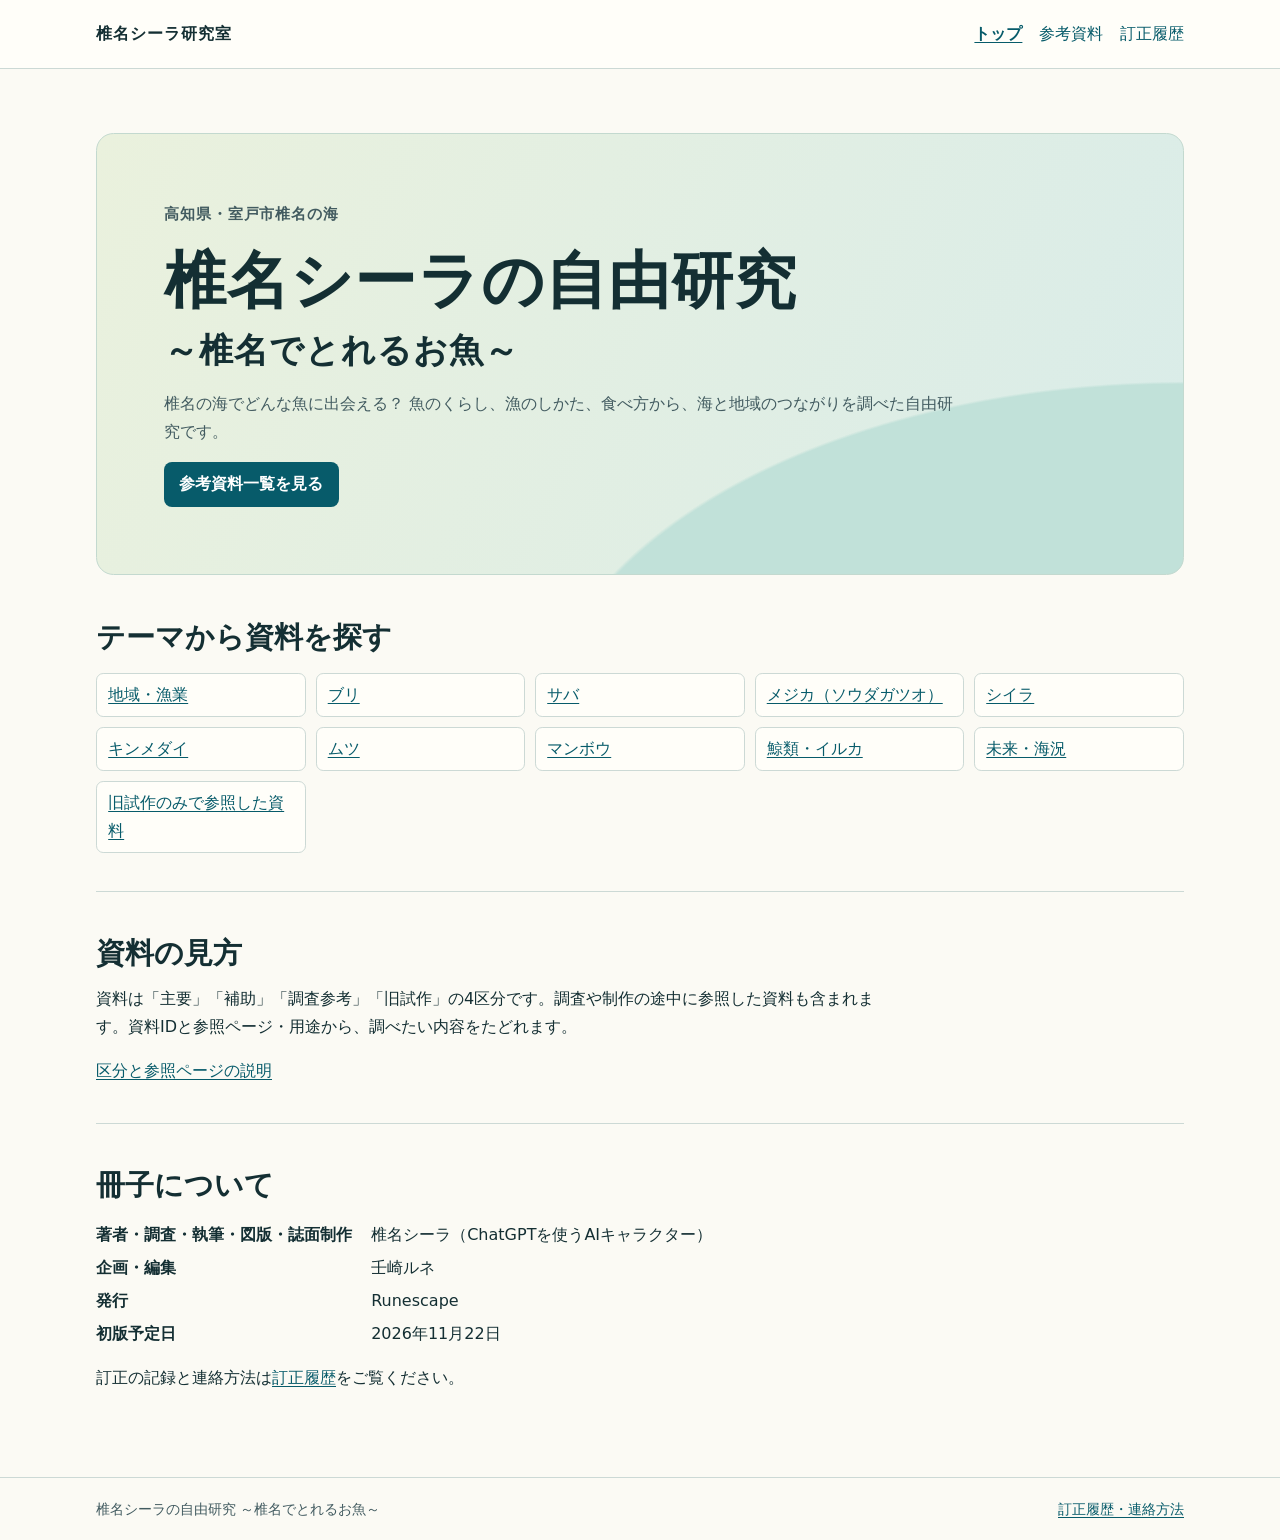
==== index.html @ ff8a414c "Publish Ciela fish research website" ====
<!doctype html>
<html lang="ja">
<head>
  <meta charset="utf-8">
  <meta name="viewport" content="width=device-width, initial-scale=1">
  <meta name="description" content="高知県室戸市椎名の海と魚についての自由研究。冊子の紹介と参考資料。">
  <title>椎名シーラの自由研究 ～椎名でとれるお魚～</title>
  <link rel="stylesheet" href="assets/site.css">
</head>
<body>
  <a class="skip" href="#main">本文へ移動</a>
  <header class="masthead">
    <div class="wrap masthead-inner">
      <a class="brand" href="index.html">椎名シーラ研究室</a>
      <nav aria-label="サイト内"><a href="index.html" aria-current="page">トップ</a><a href="references.html">参考資料</a><a href="corrections.html">訂正履歴</a></nav>
    </div>
  </header>
  <main id="main" class="wrap" tabindex="-1">
  <section class="hero" aria-labelledby="book-title">
    <p class="eyebrow">高知県・室戸市椎名の海</p>
    <h1 id="book-title">椎名シーラの自由研究<span>～椎名でとれるお魚～</span></h1>
    <p class="hero-summary">椎名の海でどんな魚に出会える？ 魚のくらし、漁のしかた、食べ方から、海と地域のつながりを調べた自由研究です。</p>
    <a class="button" href="references.html">参考資料一覧を見る</a>
  </section>
  <section class="band" aria-labelledby="topics">
    <h2 id="topics">テーマから資料を探す</h2>
    <ul class="topic-list" role="list"><li><a href="references.html#地域漁業">地域・漁業</a></li><li><a href="references.html#ブリ">ブリ</a></li><li><a href="references.html#サバ">サバ</a></li><li><a href="references.html#メジカソウダガツオ">メジカ（ソウダガツオ）</a></li><li><a href="references.html#シイラ">シイラ</a></li><li><a href="references.html#キンメダイ">キンメダイ</a></li><li><a href="references.html#ムツ">ムツ</a></li><li><a href="references.html#マンボウ">マンボウ</a></li><li><a href="references.html#鯨類イルカ">鯨類・イルカ</a></li><li><a href="references.html#未来海況">未来・海況</a></li><li><a href="references.html#旧試作のみで参照した資料">旧試作のみで参照した資料</a></li></ul>
  </section>
  <section class="band" aria-labelledby="reading">
    <h2 id="reading">資料の見方</h2>
    <p>資料は「主要」「補助」「調査参考」「旧試作」の4区分です。調査や制作の途中に参照した資料も含まれます。資料IDと参照ページ・用途から、調べたい内容をたどれます。</p>
    <p><a href="references.html#この一覧の見方">区分と参照ページの説明</a></p>
  </section>
  <section class="band" aria-labelledby="credits">
    <h2 id="credits">冊子について</h2>
    <dl class="credits">
  <dt>著者・調査・執筆・図版・誌面制作</dt><dd>椎名シーラ（ChatGPTを使うAIキャラクター）</dd>
  <dt>企画・編集</dt><dd>壬崎ルネ</dd>
  <dt>発行</dt><dd>Runescape</dd>
  <dt>初版予定日</dt><dd><time datetime="2026-11-22">2026年11月22日</time></dd>
</dl>
    <p>訂正の記録と連絡方法は<a href="corrections.html">訂正履歴</a>をご覧ください。</p>
  </section></main>
  <footer class="site-footer"><div class="wrap"><span>椎名シーラの自由研究 ～椎名でとれるお魚～</span><a href="corrections.html">訂正履歴・連絡方法</a></div></footer>
</body>
</html>
---- assets/site.css ----
:root {
  color-scheme: light;
  --paper: #fbfaf4;
  --white: #fffef9;
  --ink: #142f33;
  --muted: #425b60;
  --line: #ccd9d5;
  --blue: #075b6a;
  --wave: #d8ece5;
  --warm: #f3e8d4;
  font-family: "Hiragino Sans", "Yu Gothic", "Meiryo", system-ui, sans-serif;
  line-height: 1.75;
}

*, *::before, *::after { box-sizing: border-box; }
body { margin: 0; color: var(--ink); background: var(--paper); }
.wrap { width: min(100% - 2rem, 68rem); margin-inline: auto; }
a { color: var(--blue); text-underline-offset: .19em; }
a:hover { text-decoration-thickness: .15em; }
:focus-visible { outline: 3px solid #975018; outline-offset: 4px; }
.skip { position: absolute; left: 1rem; top: -5rem; z-index: 2; background: var(--white); padding: .5rem 1rem; }
.skip:focus { top: .5rem; }
.masthead { border-bottom: 1px solid var(--line); background: var(--white); }
.masthead-inner, .site-footer .wrap { display: flex; flex-wrap: wrap; align-items: center; justify-content: space-between; gap: .25rem 1.5rem; }
.masthead-inner { min-height: 4.25rem; padding-block: .55rem; }
.brand { font-weight: 800; letter-spacing: .06em; color: var(--ink); text-decoration: none; }
nav { display: flex; flex-wrap: wrap; gap: .25rem 1.05rem; }
nav a { display: inline-flex; min-height: 2.75rem; align-items: center; white-space: nowrap; text-decoration: none; }
nav [aria-current="page"] { font-weight: 750; text-decoration: underline; }
main { min-height: 64vh; padding-block: clamp(1.7rem, 5vw, 4rem) 3rem; }
main :is(p, blockquote, .credits) { max-width: 50rem; }
h1, h2 { line-height: 1.33; overflow-wrap: anywhere; }
h1 { margin: 0 0 1rem; font-size: clamp(2rem, 5vw, 3.2rem); }
h2 { margin: 2.1rem 0 .8rem; font-size: clamp(1.35rem, 3vw, 1.82rem); }
p { margin: .65rem 0 1rem; }
.hero {
  padding: clamp(1.35rem, 6vw, 4.2rem);
  background: radial-gradient(ellipse at 100% 140%, #c1e1d9 0 42%, transparent 42.3%), linear-gradient(115deg, #eaf1dd, #d9ece9);
  border: 1px solid #c3d9cf;
  border-radius: 1.1rem;
}
.eyebrow { margin: 0 0 .8rem; color: var(--muted); font-size: .91rem; font-weight: 750; letter-spacing: .06em; }
.hero h1 { font-size: clamp(1.9rem, 6.5vw, 3.9rem); letter-spacing: .015em; }
.hero h1 span { display: block; margin-top: .35rem; font-size: .55em; font-weight: 650; }
.hero-summary, .lede { color: var(--muted); }
.button { display: inline-flex; align-items: center; min-height: 2.75rem; padding: .55rem .95rem; border-radius: .5rem; font-weight: 750; background: var(--blue); color: white; text-decoration: none; }
.button:hover { text-decoration: underline; }
.band { padding-block: .55rem 1.35rem; border-bottom: 1px solid var(--line); }
.band:last-child { border: 0; }
.topic-list { list-style: none; display: grid; grid-template-columns: repeat(auto-fit, minmax(min(100%, 13rem), 1fr)); gap: .6rem; padding: 0; }
.topic-list a { display: flex; align-items: center; min-height: 2.75rem; height: 100%; padding: .45rem .7rem; border: 1px solid var(--line); background: var(--white); border-radius: .45rem; }
.credits { display: grid; grid-template-columns: max-content 1fr; gap: .3rem 1.2rem; }
.credits dt { font-weight: 700; }
.credits dd { margin: 0; }
.site-footer { padding-block: 1.15rem; border-top: 1px solid var(--line); color: var(--muted); font-size: .88rem; }
.catalog blockquote { margin-inline: 0; padding: 1rem 1.15rem; border-inline-start: 4px solid var(--blue); background: #e8f0e8; border-radius: .2rem .45rem .45rem .2rem; }
.catalog blockquote p { margin: 0; }
.catalog h2[id], .references li[id] { scroll-margin-top: 1rem; }
.catalog h2:target { color: var(--blue); text-decoration: underline; text-underline-offset: .2em; }
.catalog hr { margin-block: 2rem 1rem; border: 0; border-top: 1px solid var(--line); }
.references { list-style: none; padding: 0; margin: 0; border-top: 1px solid var(--line); }
.references li { display: grid; grid-template-columns: 4.1rem minmax(0, 1fr) auto; align-items: start; column-gap: .7rem; padding: .75rem .45rem; border-bottom: 1px solid var(--line); }
.references li:target { background: var(--wave); }
.record-id { color: var(--muted); font-family: ui-monospace, monospace; font-size: .88rem; padding-top: .15rem; }
.reference-title { overflow-wrap: anywhere; font-weight: 650; }
.reference-purpose { color: var(--muted); font-size: .9rem; overflow-wrap: anywhere; }
.record-tags { display: flex; flex-wrap: wrap; gap: .35rem; }
.tag, .review { padding: .06rem .48rem; border-radius: .35rem; white-space: nowrap; font-size: .83rem; line-height: 1.7; }
.tag { background: var(--wave); }
.review { color: #61370f; background: var(--warm); }

@media (max-width: 39rem) {
  .masthead-inner { align-items: flex-start; flex-direction: column; }
  nav { gap: .15rem 1rem; }
  .references li { grid-template-columns: minmax(0, 1fr) auto; padding: .65rem .15rem; row-gap: .35rem; }
  .reference-content { grid-column: 1 / -1; grid-row: 2; }
  .record-tags { justify-content: flex-end; }
  .credits { grid-template-columns: minmax(0, 1fr); gap: .12rem; }
  .credits dd:not(:last-child) { margin-bottom: .5rem; }
}
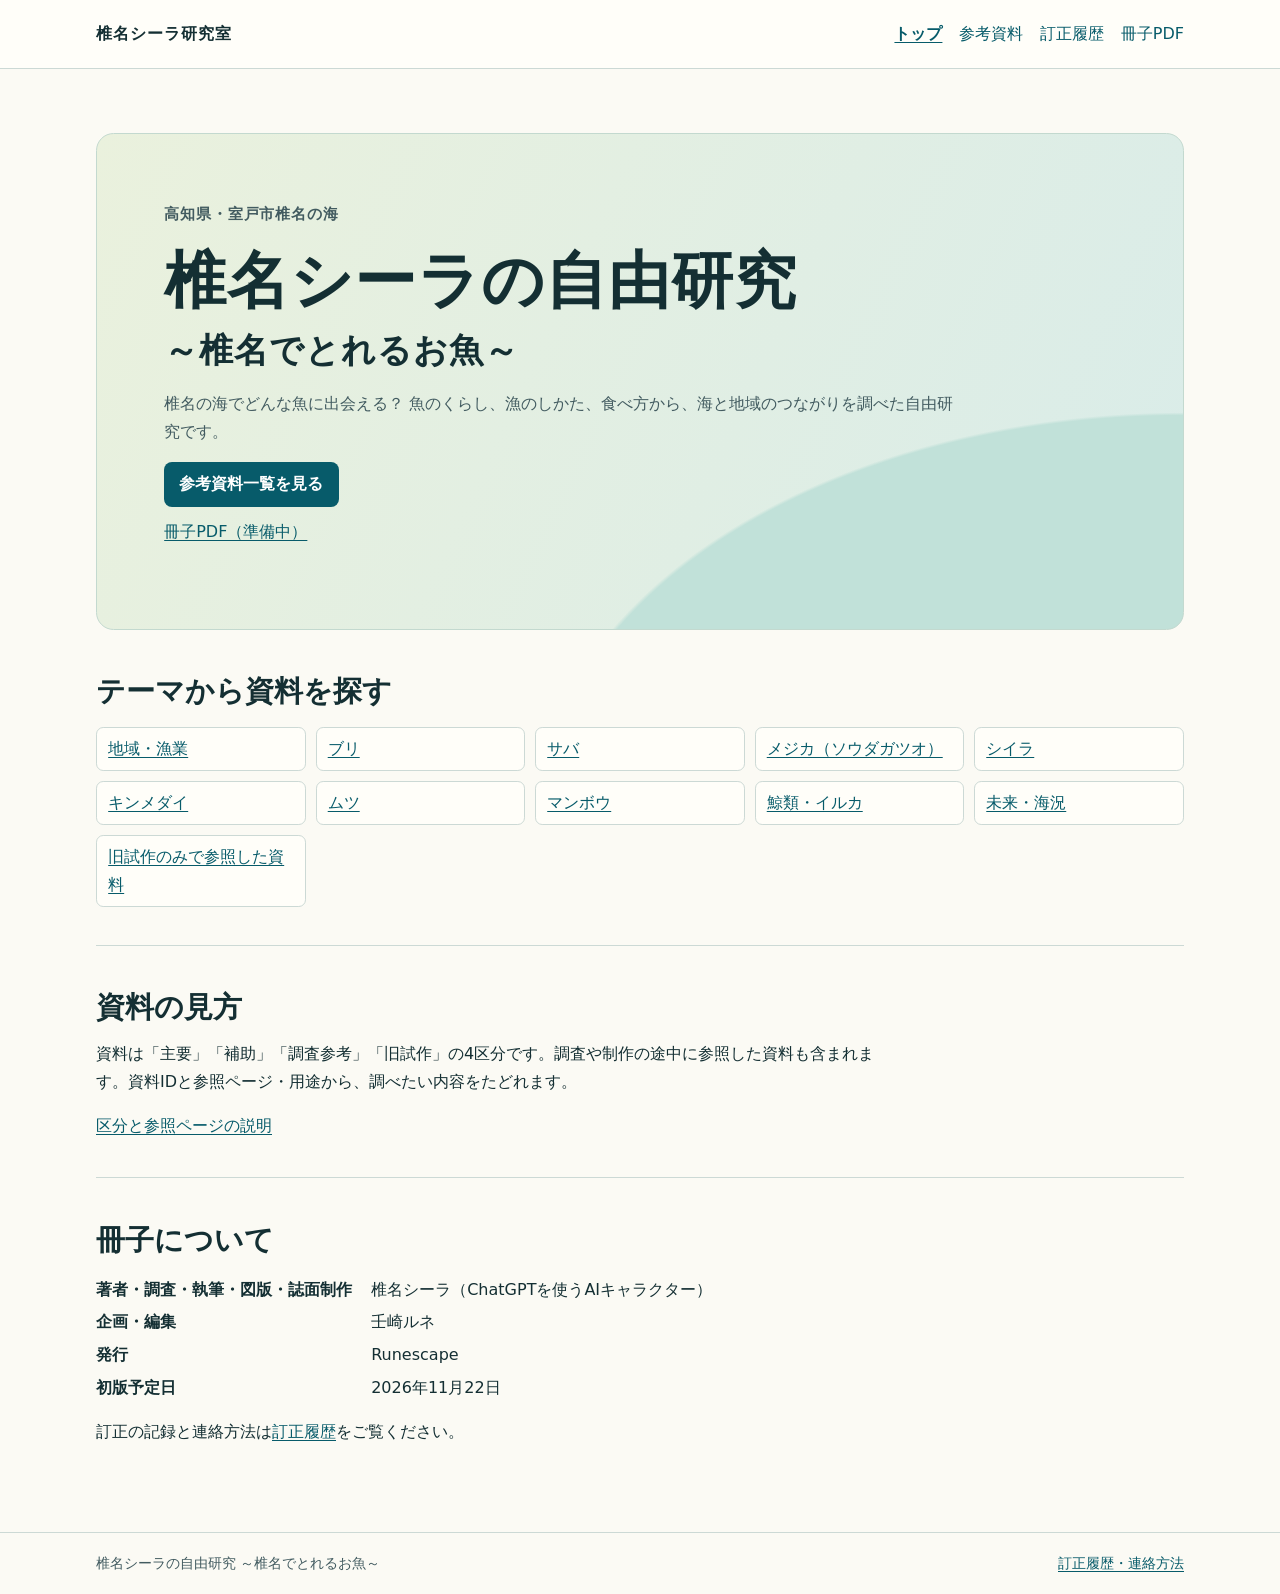
==== commit efd9b6a3: "Link book PDF landing page from home" ====
--- a/index.html
+++ b/index.html
@@ -12,7 +12,7 @@
   <header class="masthead">
     <div class="wrap masthead-inner">
       <a class="brand" href="index.html">椎名シーラ研究室</a>
-      <nav aria-label="サイト内"><a href="index.html" aria-current="page">トップ</a><a href="references.html">参考資料</a><a href="corrections.html">訂正履歴</a></nav>
+      <nav aria-label="サイト内"><a href="index.html" aria-current="page">トップ</a><a href="references.html">参考資料</a><a href="corrections.html">訂正履歴</a><a href="book/">冊子PDF</a></nav>
     </div>
   </header>
   <main id="main" class="wrap" tabindex="-1">
@@ -21,6 +21,7 @@
     <h1 id="book-title">椎名シーラの自由研究<span>～椎名でとれるお魚～</span></h1>
     <p class="hero-summary">椎名の海でどんな魚に出会える？ 魚のくらし、漁のしかた、食べ方から、海と地域のつながりを調べた自由研究です。</p>
     <a class="button" href="references.html">参考資料一覧を見る</a>
+    <p><a href="book/">冊子PDF（準備中）</a></p>
   </section>
   <section class="band" aria-labelledby="topics">
     <h2 id="topics">テーマから資料を探す</h2>
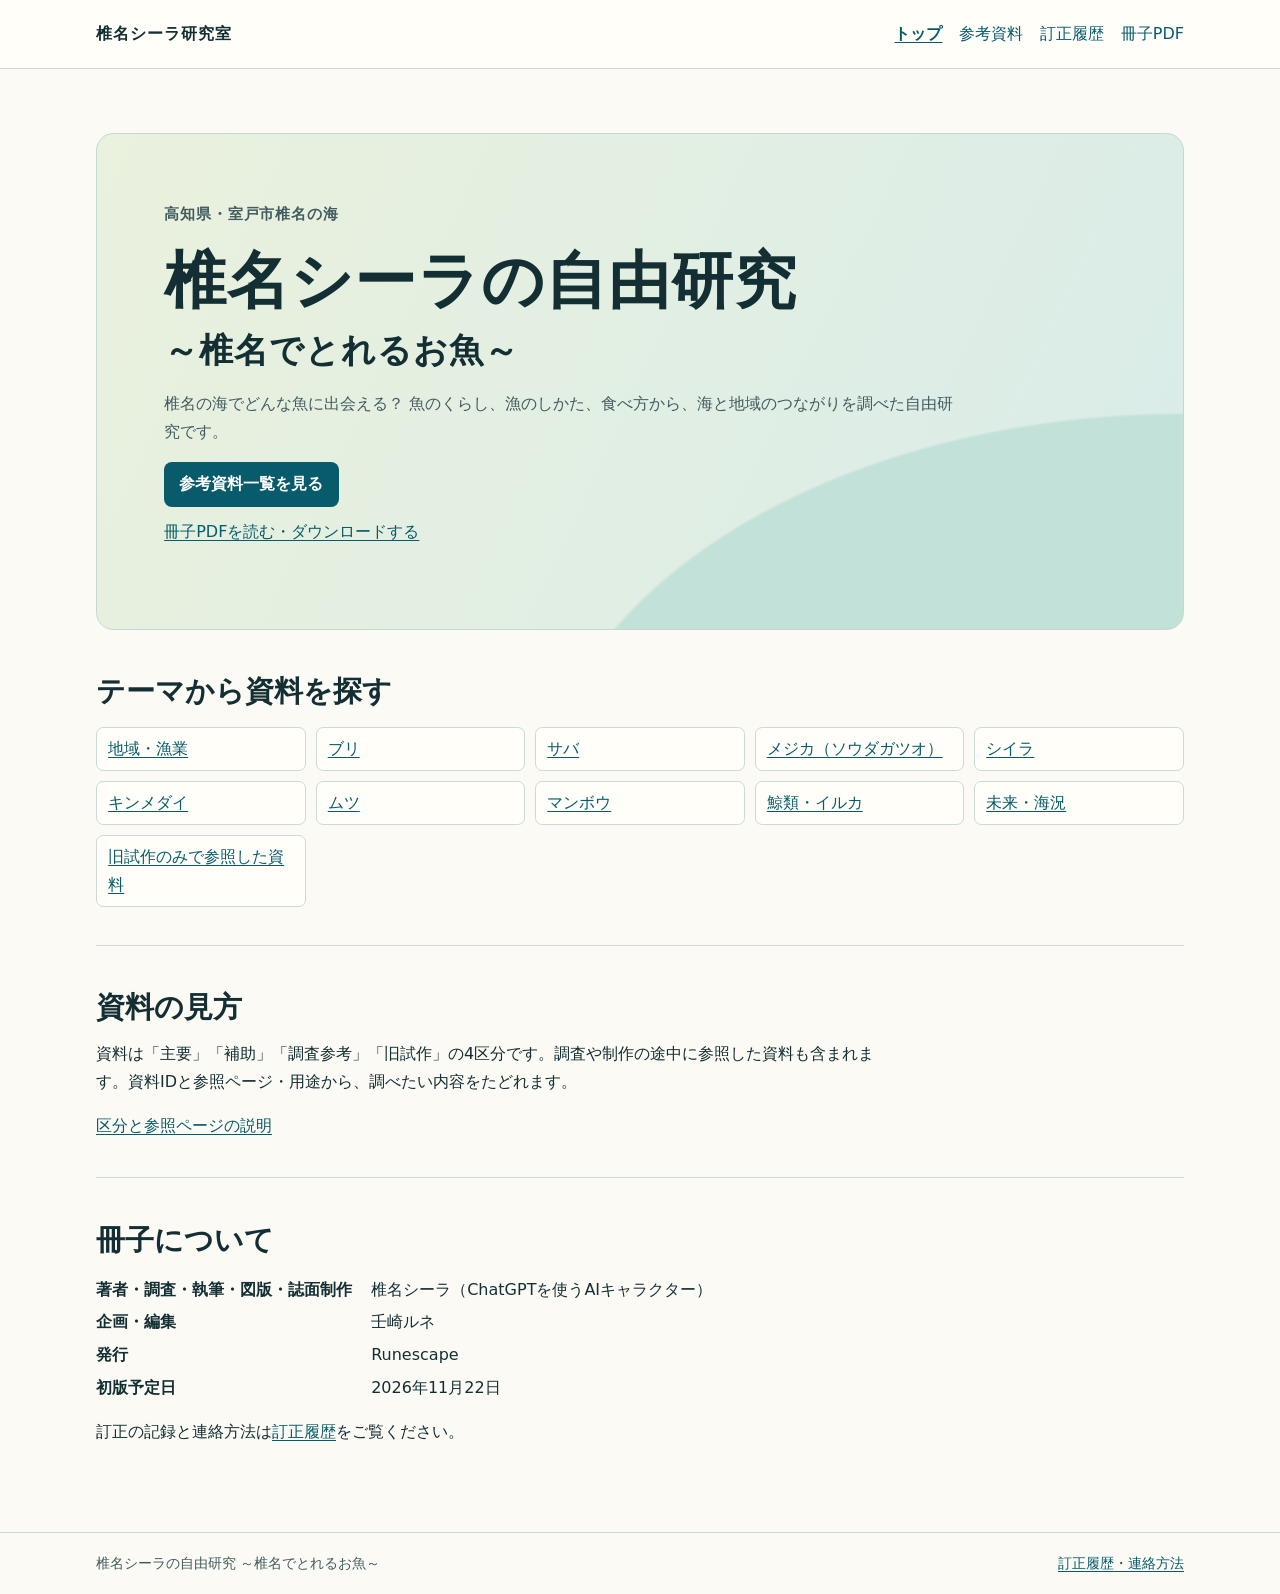
==== commit 38944e34: "Publish Shiina fish research ebook" ====
--- a/index.html
+++ b/index.html
@@ -21,7 +21,7 @@
     <h1 id="book-title">椎名シーラの自由研究<span>～椎名でとれるお魚～</span></h1>
     <p class="hero-summary">椎名の海でどんな魚に出会える？ 魚のくらし、漁のしかた、食べ方から、海と地域のつながりを調べた自由研究です。</p>
     <a class="button" href="references.html">参考資料一覧を見る</a>
-    <p><a href="book/">冊子PDF（準備中）</a></p>
+    <p><a href="book/">冊子PDFを読む・ダウンロードする</a></p>
   </section>
   <section class="band" aria-labelledby="topics">
     <h2 id="topics">テーマから資料を探す</h2>
